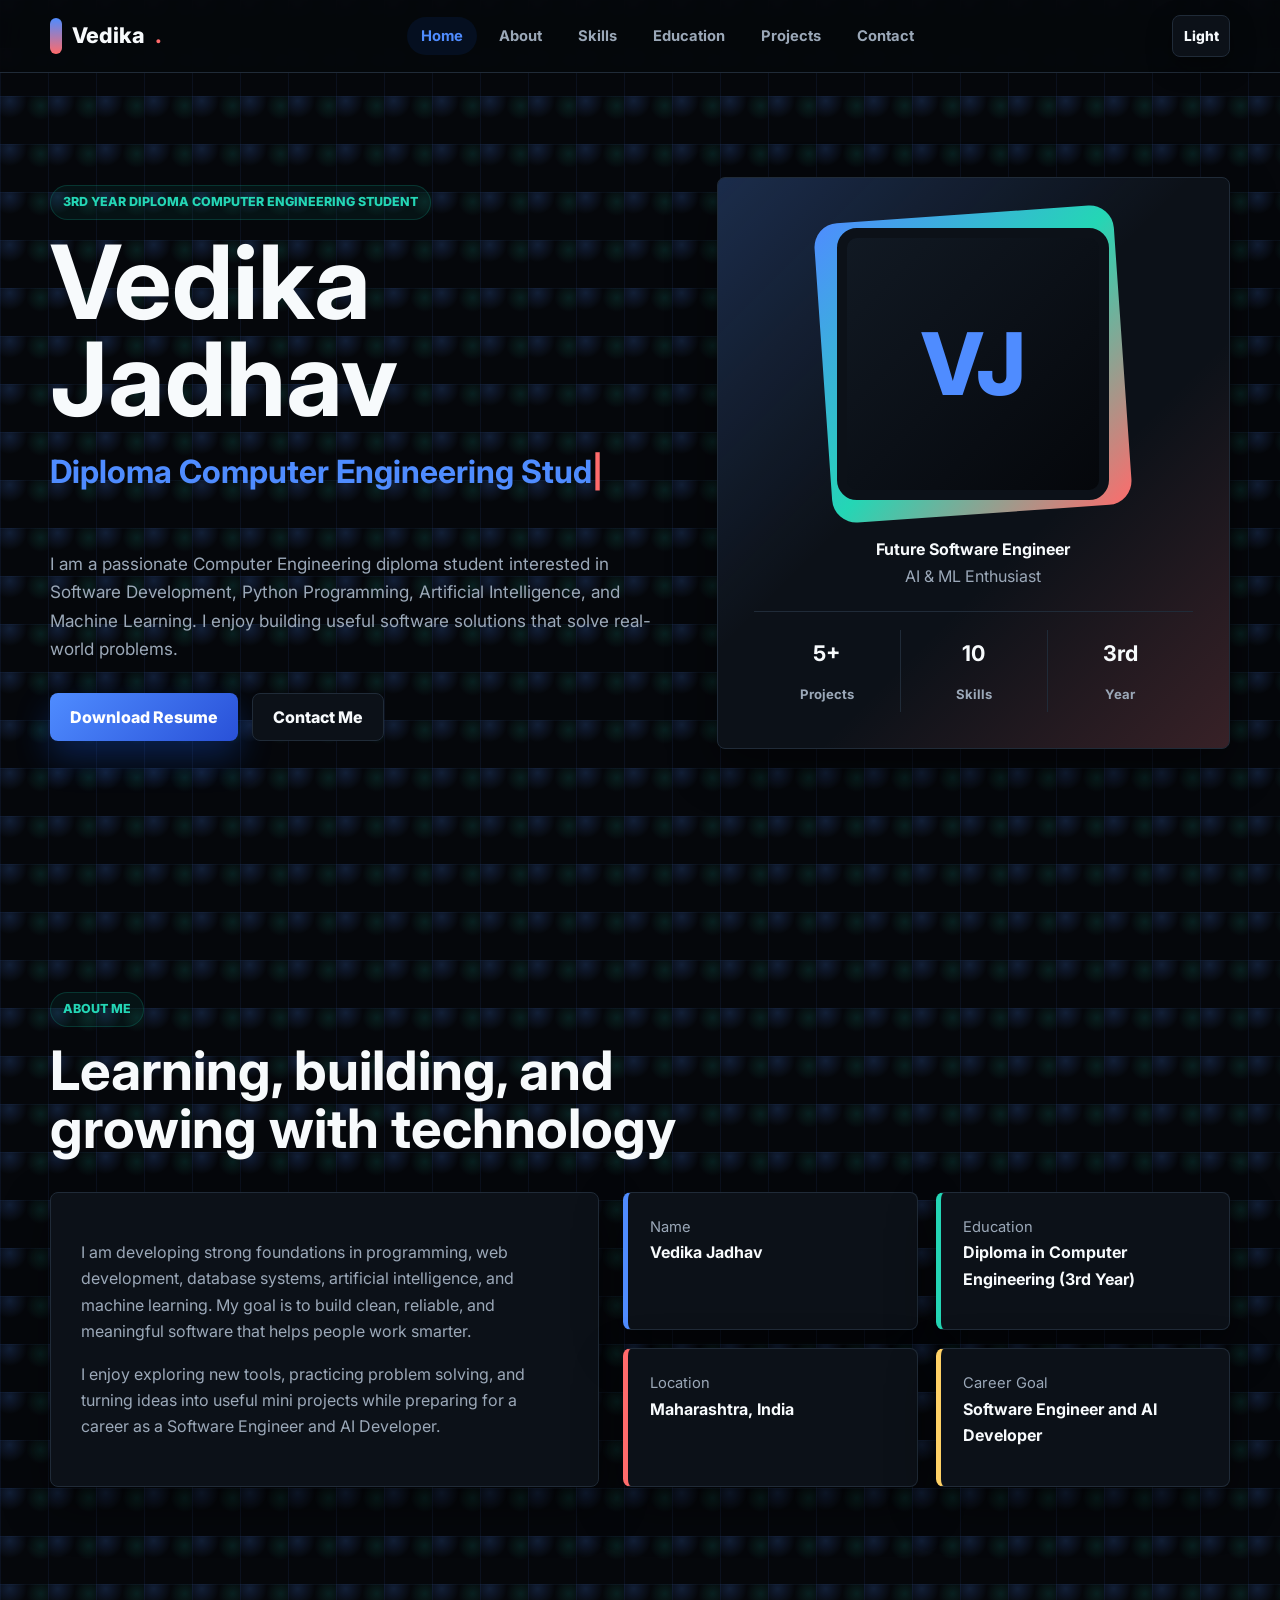
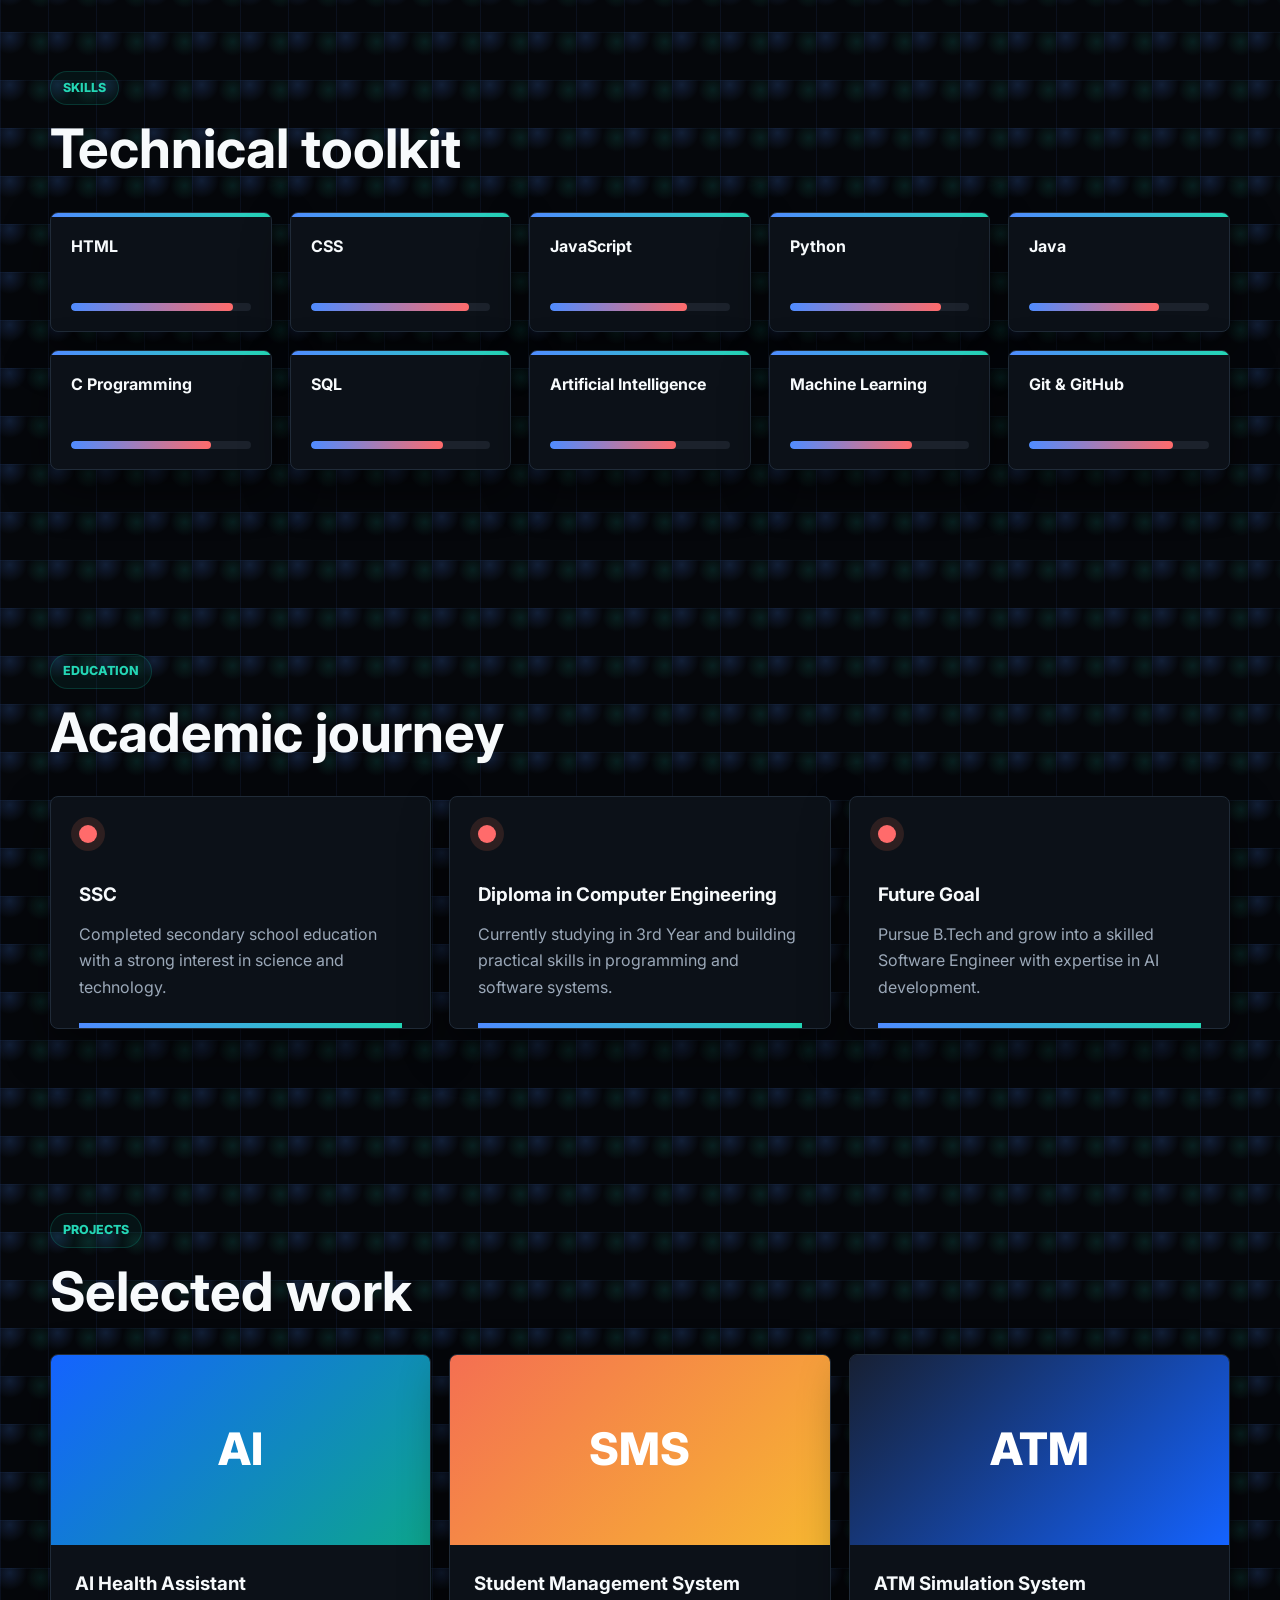
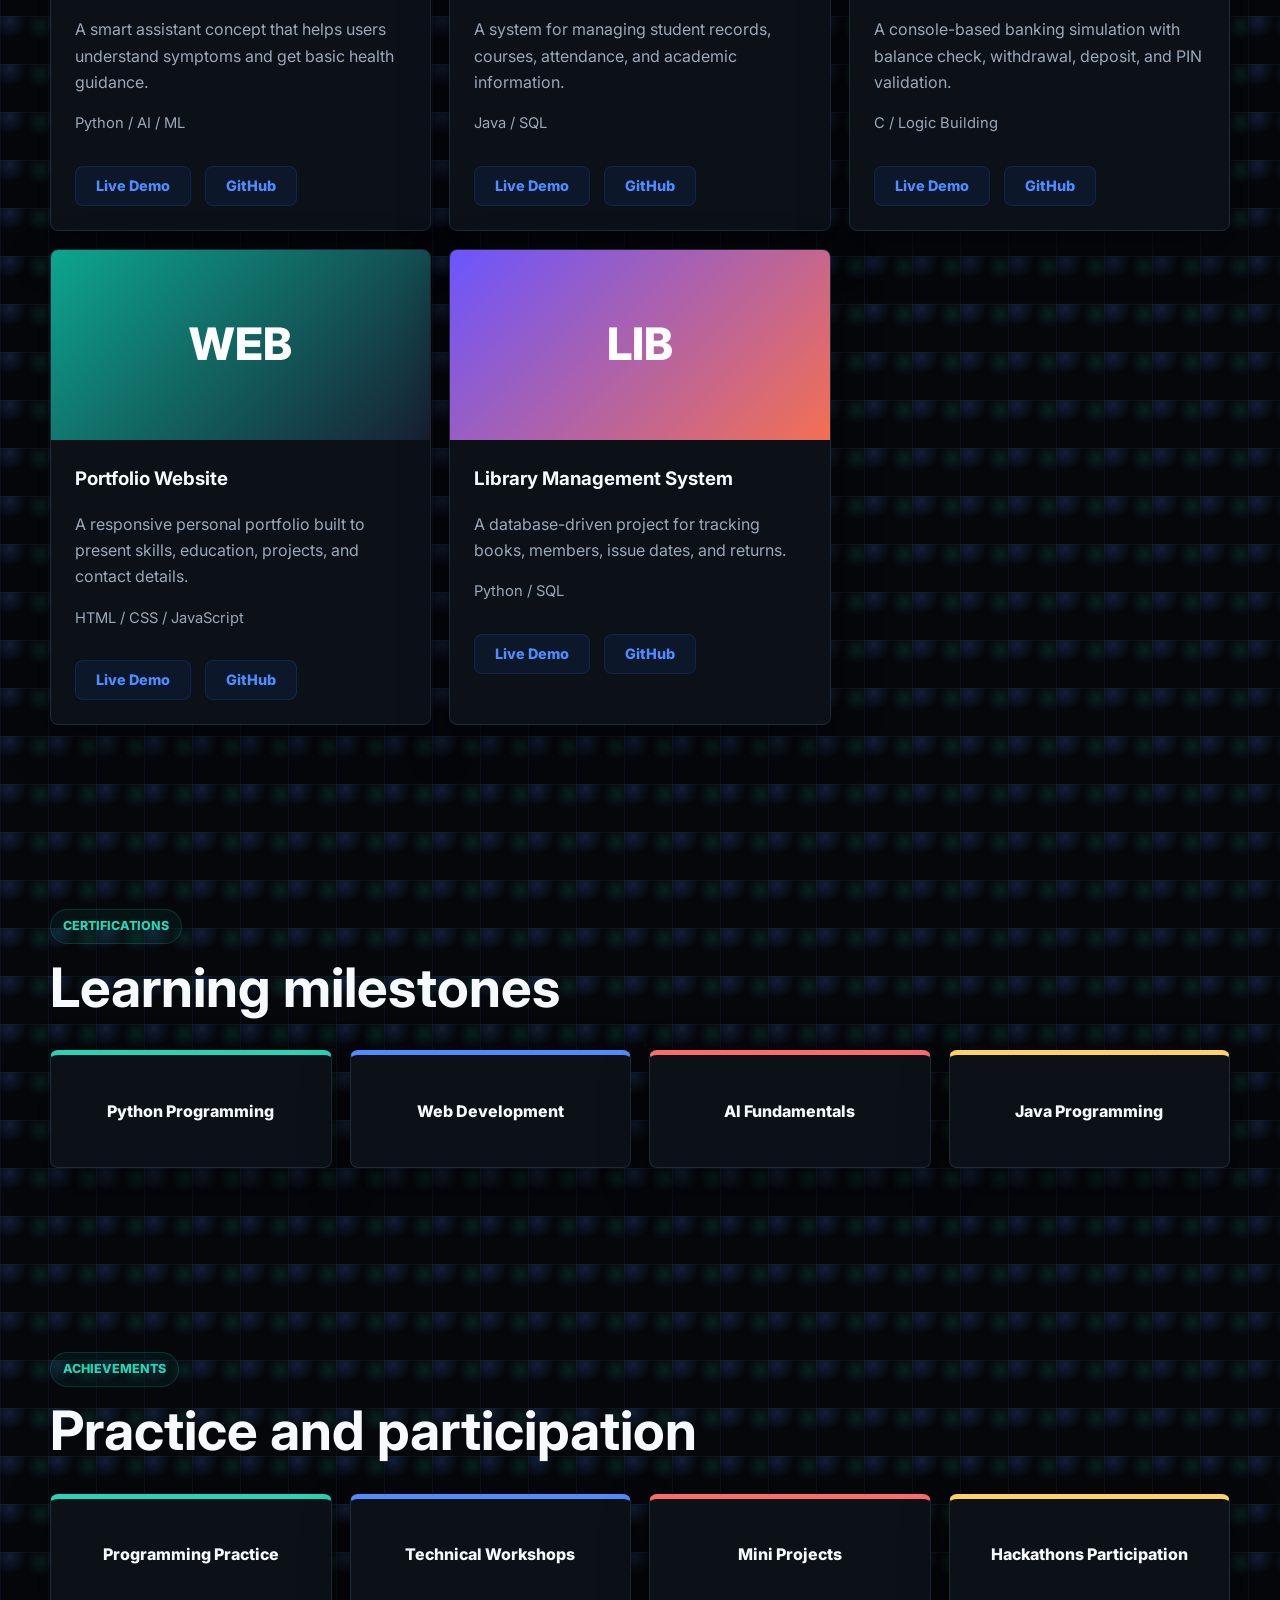
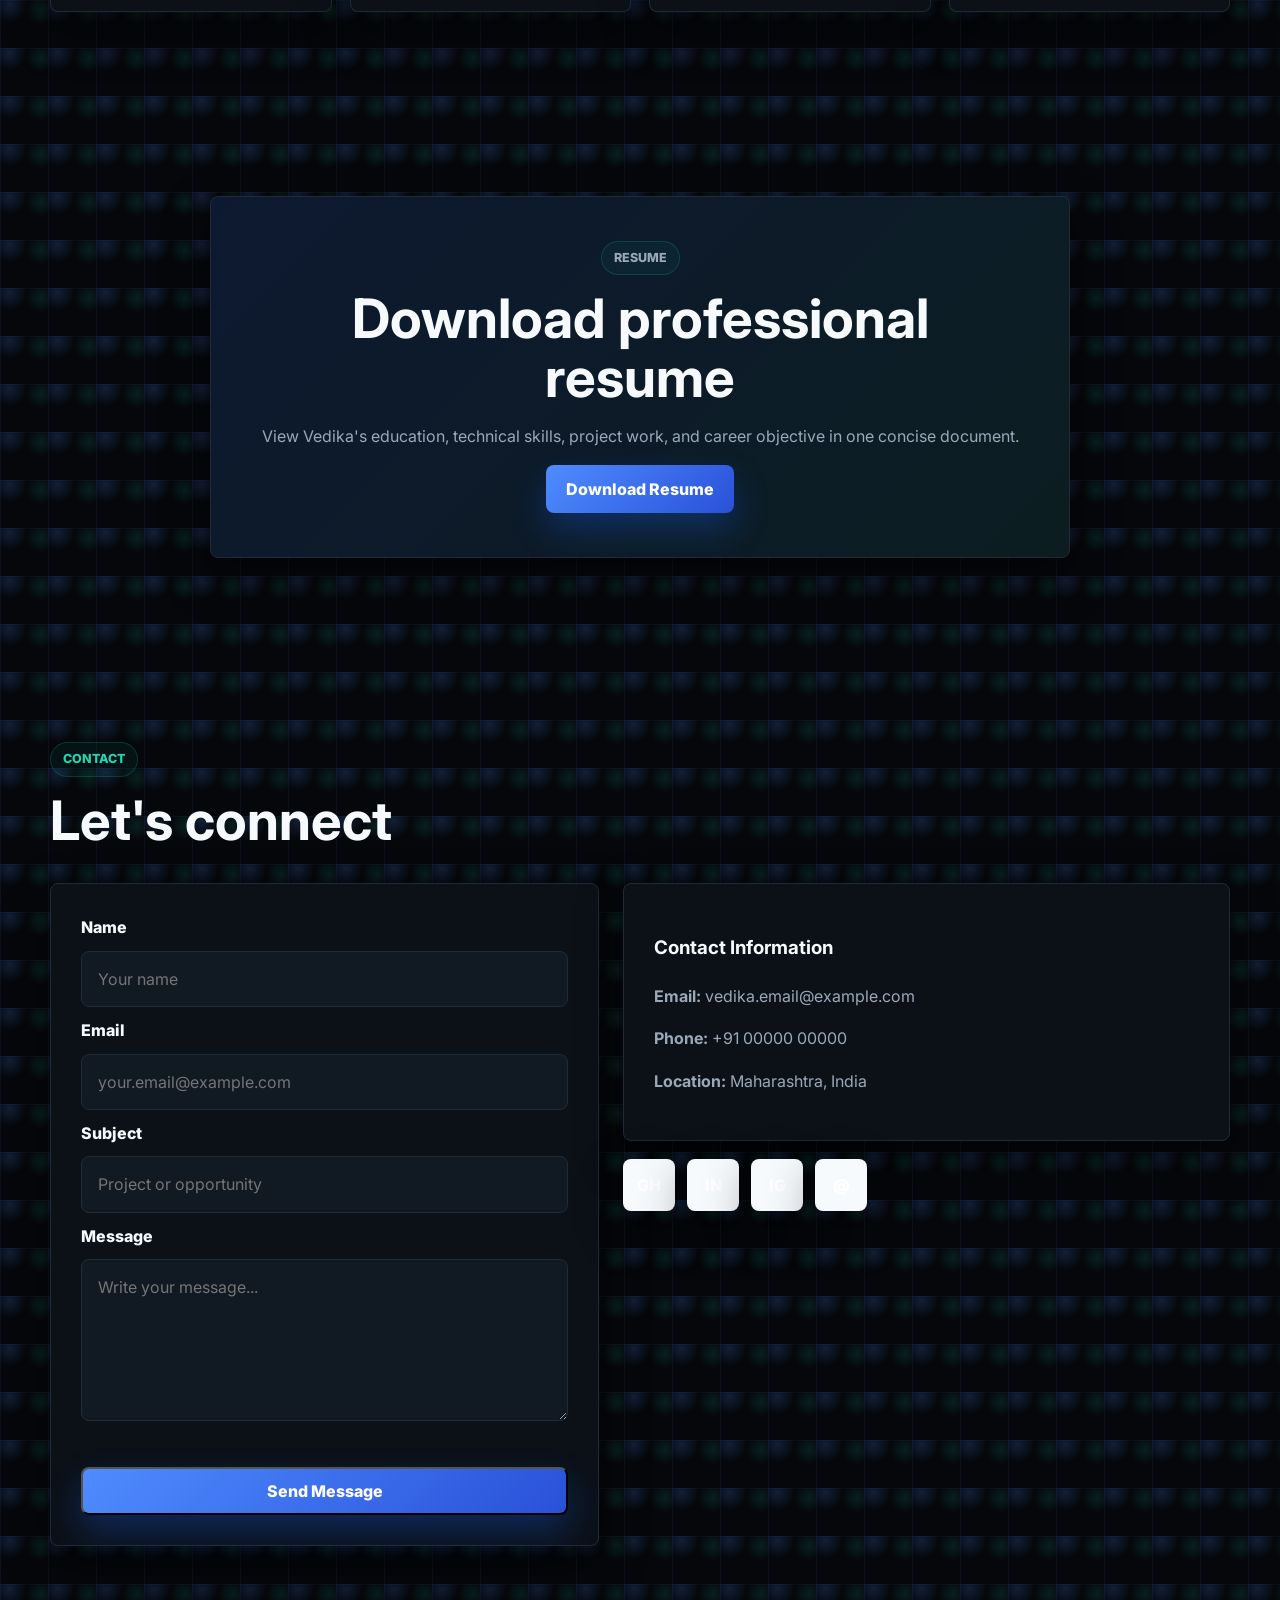
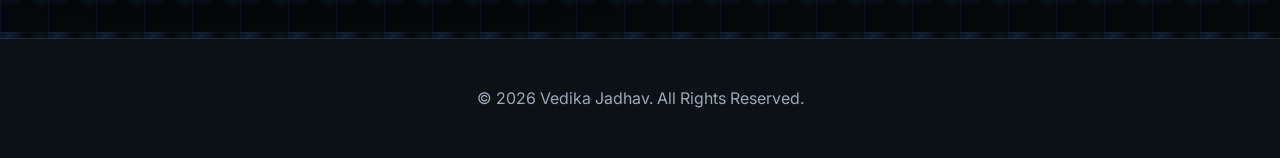
==== index.html @ 44099b2c "version 1" ====
<!DOCTYPE html>
<html lang="en">
<head>
    <meta charset="UTF-8">
    <meta name="viewport" content="width=device-width, initial-scale=1.0">
    <meta name="description" content="Portfolio website of Vedika Jadhav, a Diploma Computer Engineering student focused on software development, Python, AI, and machine learning.">
    <meta name="keywords" content="Vedika Jadhav, Computer Engineering, Portfolio, Python, AI, Machine Learning, Web Development">
    <meta name="author" content="Vedika Jadhav">
    <title>Vedika Jadhav | Portfolio</title>
    <link rel="preconnect" href="https://fonts.googleapis.com">
    <link rel="preconnect" href="https://fonts.gstatic.com" crossorigin>
    <link href="https://fonts.googleapis.com/css2?family=Inter:wght@400;500;600;700;800&display=swap" rel="stylesheet">
    <link rel="stylesheet" href="style.css">
</head>
<body>
    <header class="site-header" id="top">
        <nav class="navbar" aria-label="Primary navigation">
            <a href="#home" class="brand">Vedika<span>.</span></a>
            <button class="nav-toggle" type="button" aria-label="Open navigation" aria-expanded="false">
                <span></span>
                <span></span>
                <span></span>
            </button>
            <ul class="nav-links">
                <li><a href="#home" class="nav-link active">Home</a></li>
                <li><a href="#about" class="nav-link">About</a></li>
                <li><a href="#skills" class="nav-link">Skills</a></li>
                <li><a href="#education" class="nav-link">Education</a></li>
                <li><a href="#projects" class="nav-link">Projects</a></li>
                <li><a href="#contact" class="nav-link">Contact</a></li>
            </ul>
            <button class="theme-toggle" type="button" aria-label="Toggle dark and light mode">Dark</button>
        </nav>
    </header>

    <main>
        <section class="hero section" id="home" aria-labelledby="hero-title">
            <div class="hero-content reveal">
                <p class="eyebrow">3rd Year Diploma Computer Engineering Student</p>
                <h1 id="hero-title">Vedika Jadhav</h1>
                <h2><span id="typed-text"></span><span class="cursor" aria-hidden="true">|</span></h2>
                <p class="hero-intro">
                    I am a passionate Computer Engineering diploma student interested in Software Development,
                    Python Programming, Artificial Intelligence, and Machine Learning. I enjoy building useful
                    software solutions that solve real-world problems.
                </p>
                <div class="hero-actions">
                    <a href="resume.pdf" class="btn primary" download>Download Resume</a>
                    <a href="#contact" class="btn secondary">Contact Me</a>
                </div>
            </div>
            <div class="hero-visual reveal">
                <div class="profile-card" aria-label="Professional profile image placeholder">
                    <div class="profile-frame">
                        <div class="profile-avatar">
                            <span>VJ</span>
                        </div>
                    </div>
                    <div class="profile-meta">
                        <strong>Future Software Engineer</strong>
                        <span>AI & ML Enthusiast</span>
                    </div>
                    <div class="hero-stats" aria-label="Portfolio highlights">
                        <div><strong>5+</strong><span>Projects</span></div>
                        <div><strong>10</strong><span>Skills</span></div>
                        <div><strong>3rd</strong><span>Year</span></div>
                    </div>
                </div>
            </div>
        </section>

        <section class="section about" id="about" aria-labelledby="about-title">
            <div class="section-heading reveal">
                <p class="eyebrow">About Me</p>
                <h2 id="about-title">Learning, building, and growing with technology</h2>
            </div>
            <div class="about-grid">
                <article class="glass-panel reveal">
                    <p>
                        I am developing strong foundations in programming, web development, database systems,
                        artificial intelligence, and machine learning. My goal is to build clean, reliable,
                        and meaningful software that helps people work smarter.
                    </p>
                    <p>
                        I enjoy exploring new tools, practicing problem solving, and turning ideas into useful
                        mini projects while preparing for a career as a Software Engineer and AI Developer.
                    </p>
                </article>
                <div class="info-grid reveal">
                    <div><span>Name</span><strong>Vedika Jadhav</strong></div>
                    <div><span>Education</span><strong>Diploma in Computer Engineering (3rd Year)</strong></div>
                    <div><span>Location</span><strong>Maharashtra, India</strong></div>
                    <div><span>Career Goal</span><strong>Software Engineer and AI Developer</strong></div>
                </div>
            </div>
        </section>

        <section class="section skills" id="skills" aria-labelledby="skills-title">
            <div class="section-heading reveal">
                <p class="eyebrow">Skills</p>
                <h2 id="skills-title">Technical toolkit</h2>
            </div>
            <div class="skills-grid">
                <article class="skill-card reveal" data-level="90"><h3>HTML</h3><div class="progress"><span></span></div></article>
                <article class="skill-card reveal" data-level="88"><h3>CSS</h3><div class="progress"><span></span></div></article>
                <article class="skill-card reveal" data-level="76"><h3>JavaScript</h3><div class="progress"><span></span></div></article>
                <article class="skill-card reveal" data-level="84"><h3>Python</h3><div class="progress"><span></span></div></article>
                <article class="skill-card reveal" data-level="72"><h3>Java</h3><div class="progress"><span></span></div></article>
                <article class="skill-card reveal" data-level="78"><h3>C Programming</h3><div class="progress"><span></span></div></article>
                <article class="skill-card reveal" data-level="74"><h3>SQL</h3><div class="progress"><span></span></div></article>
                <article class="skill-card reveal" data-level="70"><h3>Artificial Intelligence</h3><div class="progress"><span></span></div></article>
                <article class="skill-card reveal" data-level="68"><h3>Machine Learning</h3><div class="progress"><span></span></div></article>
                <article class="skill-card reveal" data-level="80"><h3>Git & GitHub</h3><div class="progress"><span></span></div></article>
            </div>
        </section>

        <section class="section education" id="education" aria-labelledby="education-title">
            <div class="section-heading reveal">
                <p class="eyebrow">Education</p>
                <h2 id="education-title">Academic journey</h2>
            </div>
            <div class="timeline">
                <article class="timeline-item reveal">
                    <span class="timeline-dot"></span>
                    <h3>SSC</h3>
                    <p>Completed secondary school education with a strong interest in science and technology.</p>
                </article>
                <article class="timeline-item reveal">
                    <span class="timeline-dot"></span>
                    <h3>Diploma in Computer Engineering</h3>
                    <p>Currently studying in 3rd Year and building practical skills in programming and software systems.</p>
                </article>
                <article class="timeline-item reveal">
                    <span class="timeline-dot"></span>
                    <h3>Future Goal</h3>
                    <p>Pursue B.Tech and grow into a skilled Software Engineer with expertise in AI development.</p>
                </article>
            </div>
        </section>

        <section class="section projects" id="projects" aria-labelledby="projects-title">
            <div class="section-heading reveal">
                <p class="eyebrow">Projects</p>
                <h2 id="projects-title">Selected work</h2>
            </div>
            <div class="project-grid">
                <article class="project-card reveal">
                    <div class="project-image">AI</div>
                    <div class="project-body">
                        <h3>AI Health Assistant</h3>
                        <p>A smart assistant concept that helps users understand symptoms and get basic health guidance.</p>
                        <span>Python / AI / ML</span>
                        <div class="card-actions"><a href="#">Live Demo</a><a href="#">GitHub</a></div>
                    </div>
                </article>
                <article class="project-card reveal">
                    <div class="project-image">SMS</div>
                    <div class="project-body">
                        <h3>Student Management System</h3>
                        <p>A system for managing student records, courses, attendance, and academic information.</p>
                        <span>Java / SQL</span>
                        <div class="card-actions"><a href="#">Live Demo</a><a href="#">GitHub</a></div>
                    </div>
                </article>
                <article class="project-card reveal">
                    <div class="project-image">ATM</div>
                    <div class="project-body">
                        <h3>ATM Simulation System</h3>
                        <p>A console-based banking simulation with balance check, withdrawal, deposit, and PIN validation.</p>
                        <span>C / Logic Building</span>
                        <div class="card-actions"><a href="#">Live Demo</a><a href="#">GitHub</a></div>
                    </div>
                </article>
                <article class="project-card reveal">
                    <div class="project-image">WEB</div>
                    <div class="project-body">
                        <h3>Portfolio Website</h3>
                        <p>A responsive personal portfolio built to present skills, education, projects, and contact details.</p>
                        <span>HTML / CSS / JavaScript</span>
                        <div class="card-actions"><a href="#">Live Demo</a><a href="#">GitHub</a></div>
                    </div>
                </article>
                <article class="project-card reveal">
                    <div class="project-image">LIB</div>
                    <div class="project-body">
                        <h3>Library Management System</h3>
                        <p>A database-driven project for tracking books, members, issue dates, and returns.</p>
                        <span>Python / SQL</span>
                        <div class="card-actions"><a href="#">Live Demo</a><a href="#">GitHub</a></div>
                    </div>
                </article>
            </div>
        </section>

        <section class="section split-section" id="certifications" aria-labelledby="cert-title">
            <div class="section-heading reveal">
                <p class="eyebrow">Certifications</p>
                <h2 id="cert-title">Learning milestones</h2>
            </div>
            <div class="compact-grid">
                <article class="mini-card reveal">Python Programming</article>
                <article class="mini-card reveal">Web Development</article>
                <article class="mini-card reveal">AI Fundamentals</article>
                <article class="mini-card reveal">Java Programming</article>
            </div>
        </section>

        <section class="section achievements" id="achievements" aria-labelledby="achievements-title">
            <div class="section-heading reveal">
                <p class="eyebrow">Achievements</p>
                <h2 id="achievements-title">Practice and participation</h2>
            </div>
            <div class="compact-grid">
                <article class="mini-card reveal">Programming Practice</article>
                <article class="mini-card reveal">Technical Workshops</article>
                <article class="mini-card reveal">Mini Projects</article>
                <article class="mini-card reveal">Hackathons Participation</article>
            </div>
        </section>

        <section class="section resume" id="resume" aria-labelledby="resume-title">
            <div class="resume-panel reveal">
                <p class="eyebrow">Resume</p>
                <h2 id="resume-title">Download professional resume</h2>
                <p>View Vedika's education, technical skills, project work, and career objective in one concise document.</p>
                <a href="resume.pdf" class="btn primary" download>Download Resume</a>
            </div>
        </section>

        <section class="section contact" id="contact" aria-labelledby="contact-title">
            <div class="section-heading reveal">
                <p class="eyebrow">Contact</p>
                <h2 id="contact-title">Let's connect</h2>
            </div>
            <div class="contact-grid">
                <form class="contact-form glass-panel reveal" novalidate>
                    <label for="name">Name</label>
                    <input type="text" id="name" name="name" placeholder="Your name" required>
                    <label for="email">Email</label>
                    <input type="email" id="email" name="email" placeholder="your.email@example.com" required>
                    <label for="subject">Subject</label>
                    <input type="text" id="subject" name="subject" placeholder="Project or opportunity" required>
                    <label for="message">Message</label>
                    <textarea id="message" name="message" rows="5" placeholder="Write your message..." required></textarea>
                    <p class="form-message" aria-live="polite"></p>
                    <button type="submit" class="btn primary">Send Message</button>
                </form>
                <aside class="contact-info reveal">
                    <div class="glass-panel">
                        <h3>Contact Information</h3>
                        <p><strong>Email:</strong> vedika.email@example.com</p>
                        <p><strong>Phone:</strong> +91 00000 00000</p>
                        <p><strong>Location:</strong> Maharashtra, India</p>
                    </div>
                    <div class="social-links" aria-label="Social media links">
                        <a href="#" aria-label="GitHub">GH</a>
                        <a href="#" aria-label="LinkedIn">IN</a>
                        <a href="#" aria-label="Instagram">IG</a>
                        <a href="mailto:vedika.email@example.com" aria-label="Email">@</a>
                    </div>
                </aside>
            </div>
        </section>
    </main>

    <button class="back-to-top" type="button" aria-label="Back to top">&uarr;</button>

    <footer class="footer">
        <p>&copy; 2026 Vedika Jadhav. All Rights Reserved.</p>
    </footer>

    <script src="script.js"></script>
</body>
</html>
---- style.css ----
:root {
    --bg: #05070b;
    --surface: #0c1118;
    --surface-soft: #111923;
    --text: #f7fbff;
    --muted: #9ba8b8;
    --line: #202b38;
    --primary: #4f8cff;
    --secondary: #24d6b5;
    --accent: #ff6b6b;
    --warning: #ffd166;
    --shadow: 0 18px 48px rgba(0, 0, 0, 0.48);
    --radius: 8px;
}

body.dark {
    --bg: #05070b;
    --surface: #0c1118;
    --surface-soft: #111923;
    --text: #f7fafc;
    --muted: #9ba8b8;
    --line: #202b38;
    --primary: #4f8cff;
    --secondary: #24d6b5;
    --accent: #ff6b6b;
    --warning: #ffd166;
    --shadow: 0 18px 48px rgba(0, 0, 0, 0.48);
}

body.light {
    --bg: #fbfcff;
    --surface: #ffffff;
    --surface-soft: #f1f6fb;
    --text: #172033;
    --muted: #657286;
    --line: #dce5ee;
    --primary: #1463ff;
    --secondary: #0da68d;
    --accent: #f46f52;
    --warning: #f7b731;
    --shadow: 0 18px 48px rgba(24, 40, 72, 0.12);
}

* {
    box-sizing: border-box;
}

html {
    scroll-behavior: smooth;
}

body {
    margin: 0;
    font-family: "Inter", Arial, sans-serif;
    color: var(--text);
    background:
        radial-gradient(circle at 20% 10%, rgba(79, 140, 255, 0.18), transparent 30%),
        radial-gradient(circle at 85% 20%, rgba(36, 214, 181, 0.12), transparent 26%),
        linear-gradient(90deg, rgba(79, 140, 255, 0.08) 1px, transparent 1px),
        linear-gradient(rgba(79, 140, 255, 0.06) 1px, transparent 1px),
        var(--bg);
    background-size: 48px 48px;
    line-height: 1.65;
    overflow-x: hidden;
    transition: background 0.3s ease, color 0.3s ease;
}

a {
    color: inherit;
    text-decoration: none;
}

button,
input,
textarea {
    font: inherit;
}

.site-header {
    position: fixed;
    top: 0;
    left: 0;
    width: 100%;
    z-index: 1000;
    border-bottom: 1px solid var(--line);
    background: rgba(5, 7, 11, 0.9);
    backdrop-filter: blur(16px);
}

body.dark .site-header {
    background: rgba(5, 7, 11, 0.9);
}

body.light .site-header {
    background: rgba(251, 252, 255, 0.9);
}

.navbar {
    width: min(1180px, calc(100% - 32px));
    min-height: 72px;
    margin: 0 auto;
    display: flex;
    align-items: center;
    justify-content: space-between;
    gap: 18px;
}

.brand {
    display: inline-flex;
    align-items: center;
    gap: 10px;
    font-size: 1.35rem;
    font-weight: 800;
}

.brand::before {
    content: "";
    width: 12px;
    height: 36px;
    border-radius: 99px;
    background: linear-gradient(180deg, var(--primary), var(--accent));
}

.brand span {
    color: var(--accent);
}

.nav-links {
    display: flex;
    align-items: center;
    gap: 8px;
    padding: 0;
    margin: 0;
    list-style: none;
}

.nav-link {
    display: inline-flex;
    min-height: 38px;
    align-items: center;
    border-radius: 999px;
    padding: 0 14px;
    color: var(--muted);
    font-size: 0.92rem;
    font-weight: 700;
    transition: color 0.2s ease, background 0.2s ease;
}

.nav-link:hover,
.nav-link.active {
    color: var(--primary);
    background: rgba(20, 99, 255, 0.09);
}

.theme-toggle,
.nav-toggle,
.back-to-top {
    border: 1px solid var(--line);
    background: var(--surface);
    color: var(--text);
    cursor: pointer;
    box-shadow: 0 10px 24px rgba(0, 0, 0, 0.35);
}

.theme-toggle {
    min-width: 58px;
    height: 42px;
    border-radius: var(--radius);
    padding: 0 10px;
    font-size: 0.86rem;
    font-weight: 800;
}

.nav-toggle {
    display: none;
    width: 42px;
    height: 42px;
    border-radius: var(--radius);
}

.nav-toggle span {
    display: block;
    width: 20px;
    height: 2px;
    margin: 5px auto;
    background: var(--text);
}

.section {
    width: min(1180px, calc(100% - 32px));
    margin: 0 auto;
    padding: 92px 0;
    scroll-margin-top: 82px;
}

.hero {
    min-height: 100vh;
    display: grid;
    grid-template-columns: 1.08fr 0.92fr;
    align-items: center;
    gap: 64px;
    padding-top: 118px;
}

.eyebrow {
    display: inline-flex;
    width: fit-content;
    margin: 0 0 14px;
    border: 1px solid rgba(13, 166, 141, 0.24);
    border-radius: 999px;
    padding: 6px 12px;
    color: var(--secondary);
    background: rgba(13, 166, 141, 0.08);
    font-size: 0.78rem;
    font-weight: 800;
    letter-spacing: 0;
    text-transform: uppercase;
}

h1,
h2,
h3,
p {
    overflow-wrap: anywhere;
}

h1 {
    max-width: 780px;
    margin: 0;
    font-size: clamp(3rem, 8vw, 6.4rem);
    line-height: 0.95;
    letter-spacing: 0;
}

.hero h2 {
    min-height: 74px;
    margin: 24px 0;
    color: var(--primary);
    font-size: clamp(1.28rem, 3.4vw, 2rem);
    line-height: 1.25;
}

.cursor {
    color: var(--accent);
    animation: blink 0.8s infinite;
}

.hero-intro {
    max-width: 690px;
    margin: 0;
    color: var(--muted);
    font-size: 1.07rem;
}

.hero-actions,
.card-actions {
    display: flex;
    flex-wrap: wrap;
    gap: 14px;
    margin-top: 30px;
}

.btn,
.card-actions a {
    display: inline-flex;
    min-height: 48px;
    align-items: center;
    justify-content: center;
    border-radius: var(--radius);
    padding: 0 20px;
    font-weight: 800;
    transition: transform 0.2s ease, box-shadow 0.2s ease, border-color 0.2s ease;
}

.btn:hover,
.card-actions a:hover,
.social-links a:hover {
    transform: translateY(-3px);
}

.btn.primary {
    color: #fff;
    background: linear-gradient(135deg, var(--primary), #2951d8);
    box-shadow: 0 16px 34px rgba(20, 99, 255, 0.28);
}

.btn.secondary {
    color: var(--text);
    background: var(--surface);
    border: 1px solid var(--line);
}

.profile-card,
.glass-panel,
.skill-card,
.project-card,
.mini-card,
.resume-panel,
.info-grid div,
.timeline-item {
    border: 1px solid var(--line);
    border-radius: var(--radius);
    background: var(--surface);
    box-shadow: var(--shadow);
}

.profile-card {
    position: relative;
    min-height: 500px;
    display: grid;
    align-content: center;
    justify-items: center;
    gap: 22px;
    padding: 36px;
    overflow: hidden;
}

.profile-card::before {
    content: "";
    position: absolute;
    inset: 0;
    background:
        linear-gradient(135deg, rgba(79, 140, 255, 0.22), transparent 44%),
        linear-gradient(315deg, rgba(255, 107, 107, 0.18), transparent 38%);
    pointer-events: none;
}

.profile-frame,
.profile-meta,
.hero-stats {
    position: relative;
    z-index: 1;
}

.profile-frame {
    width: min(300px, 76vw);
    aspect-ratio: 1;
    display: grid;
    place-items: center;
    border-radius: 24px;
    background: linear-gradient(135deg, var(--primary), var(--secondary), var(--accent));
    transform: rotate(-4deg);
}

.profile-avatar {
    width: calc(100% - 28px);
    aspect-ratio: 1;
    display: grid;
    place-items: center;
    border: 10px solid var(--surface);
    border-radius: 20px;
    background: linear-gradient(135deg, #111923, #05070b);
    transform: rotate(4deg);
}

body.light .profile-avatar {
    background:
        linear-gradient(135deg, rgba(255, 255, 255, 0.9), rgba(255, 255, 255, 0.58)),
        linear-gradient(135deg, var(--surface-soft), var(--surface));
}

.profile-avatar span {
    color: var(--primary);
    font-size: clamp(3.3rem, 10vw, 5.4rem);
    font-weight: 800;
}

.profile-meta {
    text-align: center;
}

.profile-meta strong,
.profile-meta span {
    display: block;
}

.profile-meta span {
    color: var(--muted);
}

.hero-stats {
    width: 100%;
    display: grid;
    grid-template-columns: repeat(3, minmax(0, 1fr));
    gap: 0;
    border-top: 1px solid var(--line);
    padding-top: 18px;
}

.hero-stats div {
    min-height: 82px;
    display: grid;
    place-items: center;
    text-align: center;
}

.hero-stats div + div {
    border-left: 1px solid var(--line);
}

.hero-stats strong {
    display: block;
    font-size: 1.35rem;
}

.hero-stats span {
    display: block;
    color: var(--muted);
    font-size: 0.82rem;
    font-weight: 700;
}

.section-heading {
    max-width: 760px;
    margin-bottom: 34px;
}

.section-heading h2,
.resume-panel h2 {
    margin: 0;
    font-size: clamp(2rem, 4.6vw, 3.4rem);
    line-height: 1.08;
}

.about-grid,
.contact-grid {
    display: grid;
    grid-template-columns: 0.95fr 1.05fr;
    gap: 24px;
}

.glass-panel {
    padding: 30px;
}

.glass-panel p {
    color: var(--muted);
}

.info-grid,
.skills-grid,
.project-grid,
.compact-grid {
    display: grid;
    gap: 18px;
}

.info-grid {
    grid-template-columns: repeat(2, minmax(0, 1fr));
}

.info-grid div {
    min-height: 122px;
    padding: 22px;
    border-left: 5px solid var(--primary);
}

.info-grid div:nth-child(2) {
    border-left-color: var(--secondary);
}

.info-grid div:nth-child(3) {
    border-left-color: var(--accent);
}

.info-grid div:nth-child(4) {
    border-left-color: var(--warning);
}

.info-grid span,
.project-body span {
    display: block;
    color: var(--muted);
    font-size: 0.92rem;
}

.skills-grid {
    grid-template-columns: repeat(5, minmax(0, 1fr));
}

.skill-card {
    position: relative;
    padding: 20px;
    overflow: hidden;
    transition: transform 0.2s ease, border-color 0.2s ease;
}

.skill-card::before {
    content: "";
    position: absolute;
    top: 0;
    left: 0;
    right: 0;
    height: 4px;
    background: linear-gradient(90deg, var(--primary), var(--secondary));
}

.skill-card:hover,
.project-card:hover,
.mini-card:hover {
    transform: translateY(-6px);
    border-color: rgba(20, 99, 255, 0.34);
}

.skill-card h3 {
    min-height: 52px;
    margin: 0 0 18px;
    font-size: 1rem;
}

.progress {
    height: 8px;
    overflow: hidden;
    border-radius: 999px;
    background: rgba(101, 114, 134, 0.18);
}

.progress span {
    display: block;
    width: 0;
    height: 100%;
    border-radius: inherit;
    background: linear-gradient(90deg, var(--primary), var(--accent));
    transition: width 1.2s ease;
}

.timeline {
    display: grid;
    grid-template-columns: repeat(3, minmax(0, 1fr));
    gap: 18px;
}

.timeline-item {
    position: relative;
    min-height: 230px;
    padding: 28px;
    overflow: hidden;
}

.timeline-item::after {
    content: "";
    position: absolute;
    left: 28px;
    right: 28px;
    bottom: 0;
    height: 5px;
    background: linear-gradient(90deg, var(--primary), var(--secondary));
}

.timeline-dot {
    display: inline-block;
    width: 18px;
    height: 18px;
    margin-bottom: 30px;
    border-radius: 50%;
    background: var(--accent);
    box-shadow: 0 0 0 8px rgba(244, 111, 82, 0.14);
}

.timeline-item h3 {
    margin: 0 0 10px;
}

.timeline-item p {
    margin: 0;
    color: var(--muted);
}

.project-grid {
    grid-template-columns: repeat(3, minmax(0, 1fr));
}

.project-card {
    overflow: hidden;
    transition: transform 0.2s ease, border-color 0.2s ease;
}

.project-image {
    min-height: 190px;
    display: grid;
    place-items: center;
    color: #fff;
    font-size: 2.8rem;
    font-weight: 800;
}

.project-card:nth-child(1) .project-image {
    background: linear-gradient(135deg, #1463ff, #0da68d);
}

.project-card:nth-child(2) .project-image {
    background: linear-gradient(135deg, #f46f52, #f7b731);
}

.project-card:nth-child(3) .project-image {
    background: linear-gradient(135deg, #172033, #1463ff);
}

.project-card:nth-child(4) .project-image {
    background: linear-gradient(135deg, #0da68d, #172033);
}

.project-card:nth-child(5) .project-image {
    background: linear-gradient(135deg, #6b55ff, #f46f52);
}

.project-body {
    padding: 24px;
}

.project-body h3 {
    margin: 0 0 10px;
}

.project-body p {
    color: var(--muted);
}

.card-actions a {
    min-height: 40px;
    color: var(--primary);
    background: rgba(20, 99, 255, 0.08);
    border: 1px solid rgba(20, 99, 255, 0.18);
    font-size: 0.9rem;
}

.compact-grid {
    grid-template-columns: repeat(4, minmax(0, 1fr));
}

.mini-card {
    min-height: 118px;
    display: grid;
    place-items: center;
    padding: 20px;
    border-top: 5px solid var(--secondary);
    text-align: center;
    font-weight: 800;
    transition: transform 0.2s ease, border-color 0.2s ease;
}

.mini-card:nth-child(2) {
    border-top-color: var(--primary);
}

.mini-card:nth-child(3) {
    border-top-color: var(--accent);
}

.mini-card:nth-child(4) {
    border-top-color: var(--warning);
}

.resume-panel {
    max-width: 860px;
    margin: 0 auto;
    padding: 44px;
    text-align: center;
    background:
        linear-gradient(135deg, rgba(20, 99, 255, 0.1), rgba(13, 166, 141, 0.08)),
        var(--surface);
}

.resume-panel p {
    color: var(--muted);
}

.contact-form {
    display: grid;
    gap: 10px;
}

.contact-form label {
    font-weight: 800;
}

.contact-form input,
.contact-form textarea {
    width: 100%;
    border: 1px solid var(--line);
    border-radius: var(--radius);
    padding: 14px 16px;
    color: var(--text);
    background: var(--surface-soft);
    outline: none;
}

.contact-form input:focus,
.contact-form textarea:focus {
    border-color: var(--primary);
    box-shadow: 0 0 0 4px rgba(20, 99, 255, 0.12);
}

.form-message {
    min-height: 26px;
    margin: 0;
    color: var(--secondary);
    font-weight: 700;
}

.contact-info {
    display: grid;
    gap: 18px;
    align-content: start;
}

.social-links {
    display: flex;
    flex-wrap: wrap;
    gap: 12px;
}

.social-links a {
    width: 52px;
    height: 52px;
    display: grid;
    place-items: center;
    border-radius: var(--radius);
    color: #fff;
    background: var(--text);
    font-weight: 800;
    box-shadow: var(--shadow);
    transition: transform 0.2s ease, background 0.2s ease;
}

.social-links a:hover {
    background: var(--primary);
}

.back-to-top {
    position: fixed;
    right: 22px;
    bottom: 22px;
    width: 46px;
    height: 46px;
    border-radius: 50%;
    font-size: 1.25rem;
    opacity: 0;
    pointer-events: none;
    transition: opacity 0.2s ease, transform 0.2s ease;
    z-index: 900;
}

.back-to-top.visible {
    opacity: 1;
    pointer-events: auto;
}

.footer {
    padding: 30px 16px;
    border-top: 1px solid var(--line);
    background: var(--surface);
    text-align: center;
    color: var(--muted);
}

.reveal {
    opacity: 0;
    transform: translateY(22px);
    transition: opacity 0.65s ease, transform 0.65s ease;
}

.reveal.visible {
    opacity: 1;
    transform: translateY(0);
}

@keyframes blink {
    50% {
        opacity: 0;
    }
}

@media (max-width: 980px) {
    .nav-toggle {
        display: block;
    }

    .nav-links {
        position: absolute;
        top: 72px;
        left: 16px;
        right: 16px;
        display: none;
        flex-direction: column;
        align-items: stretch;
        padding: 18px;
        border: 1px solid var(--line);
        border-radius: var(--radius);
        background: var(--surface);
        box-shadow: var(--shadow);
    }

    .nav-links.open {
        display: flex;
    }

    .hero,
    .about-grid,
    .contact-grid {
        grid-template-columns: 1fr;
    }

    .hero {
        gap: 32px;
    }

    .skills-grid,
    .project-grid,
    .compact-grid,
    .timeline {
        grid-template-columns: repeat(2, minmax(0, 1fr));
    }
}

@media (max-width: 620px) {
    .navbar,
    .section {
        width: min(100% - 24px, 1180px);
    }

    .section {
        padding: 72px 0;
    }

    .hero {
        padding-top: 112px;
    }

    .hero h2 {
        min-height: 96px;
    }

    .profile-card {
        min-height: 430px;
        padding: 24px;
    }

    .hero-stats,
    .info-grid,
    .skills-grid,
    .project-grid,
    .compact-grid,
    .timeline {
        grid-template-columns: 1fr;
    }

    .hero-stats div + div {
        border-top: 1px solid var(--line);
        border-left: 0;
    }

    .glass-panel,
    .resume-panel {
        padding: 24px;
    }

    .hero-actions .btn,
    .contact-form .btn {
        width: 100%;
    }
}
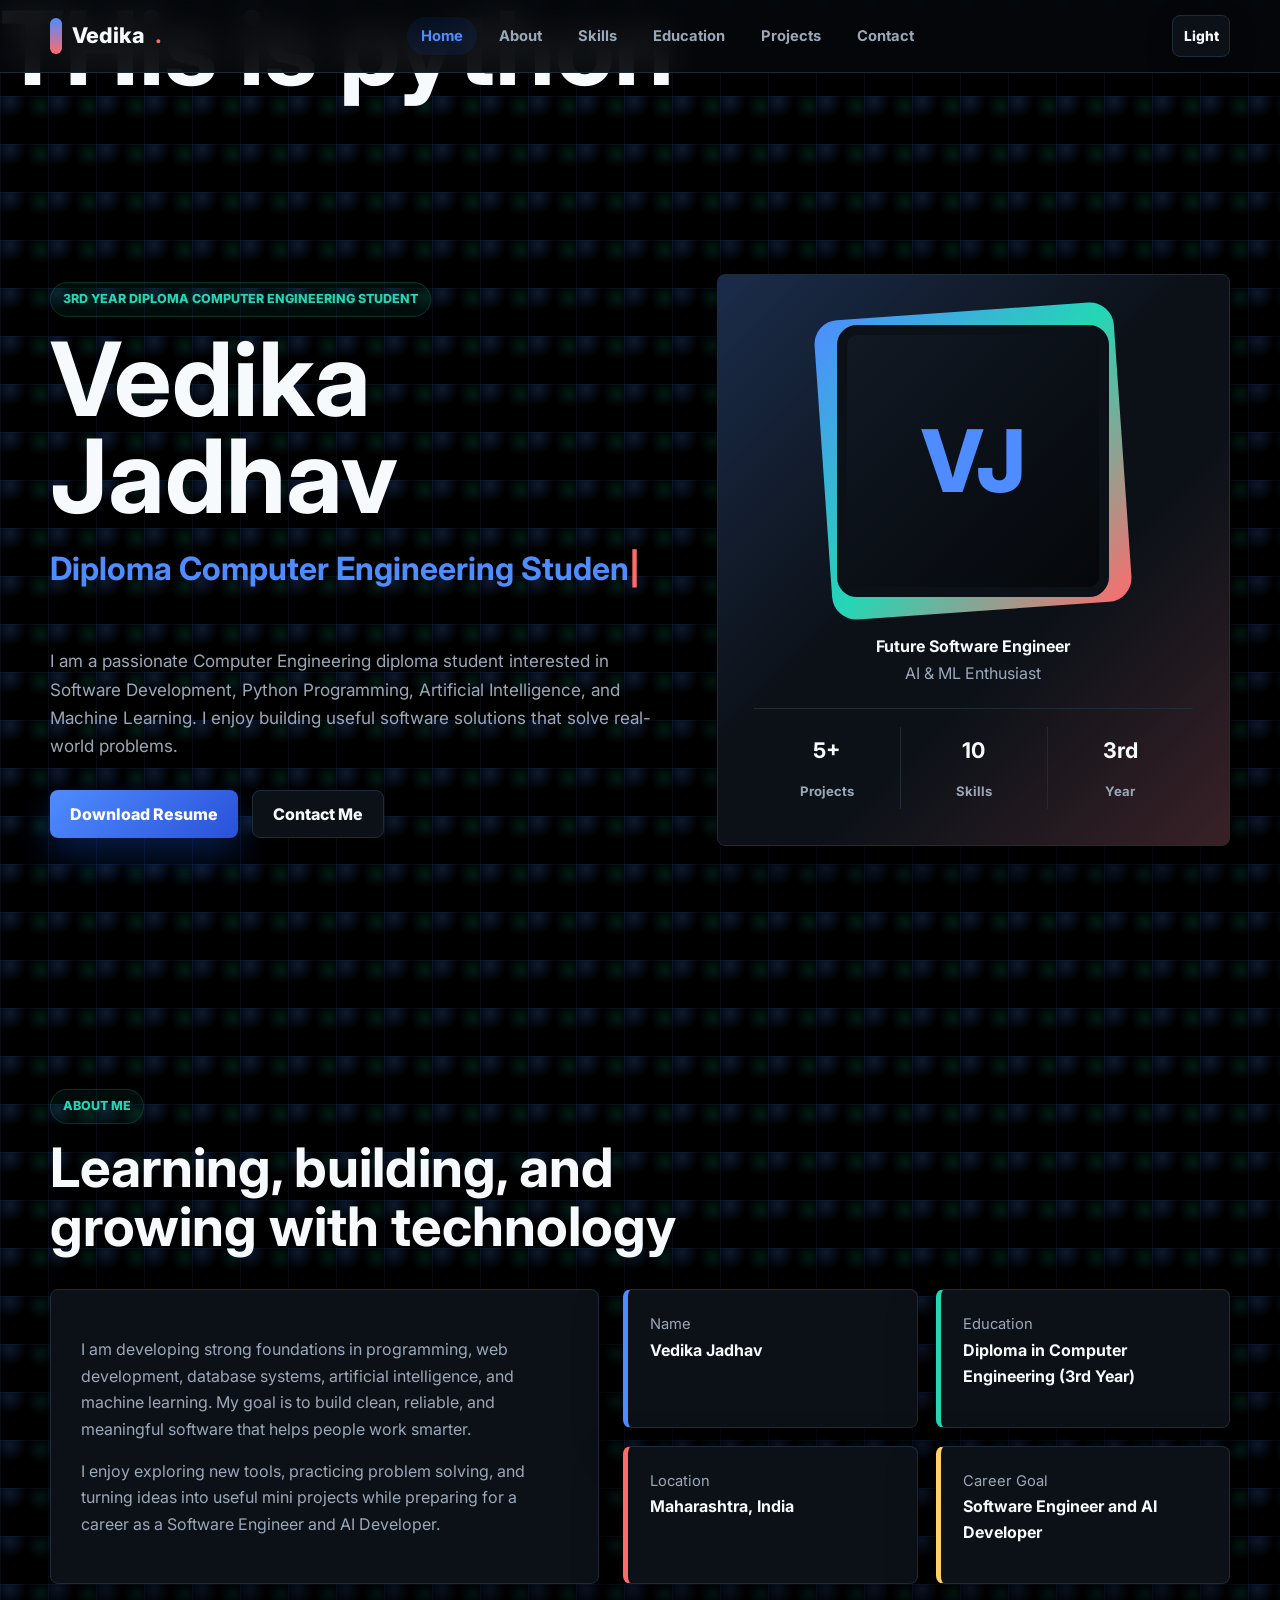
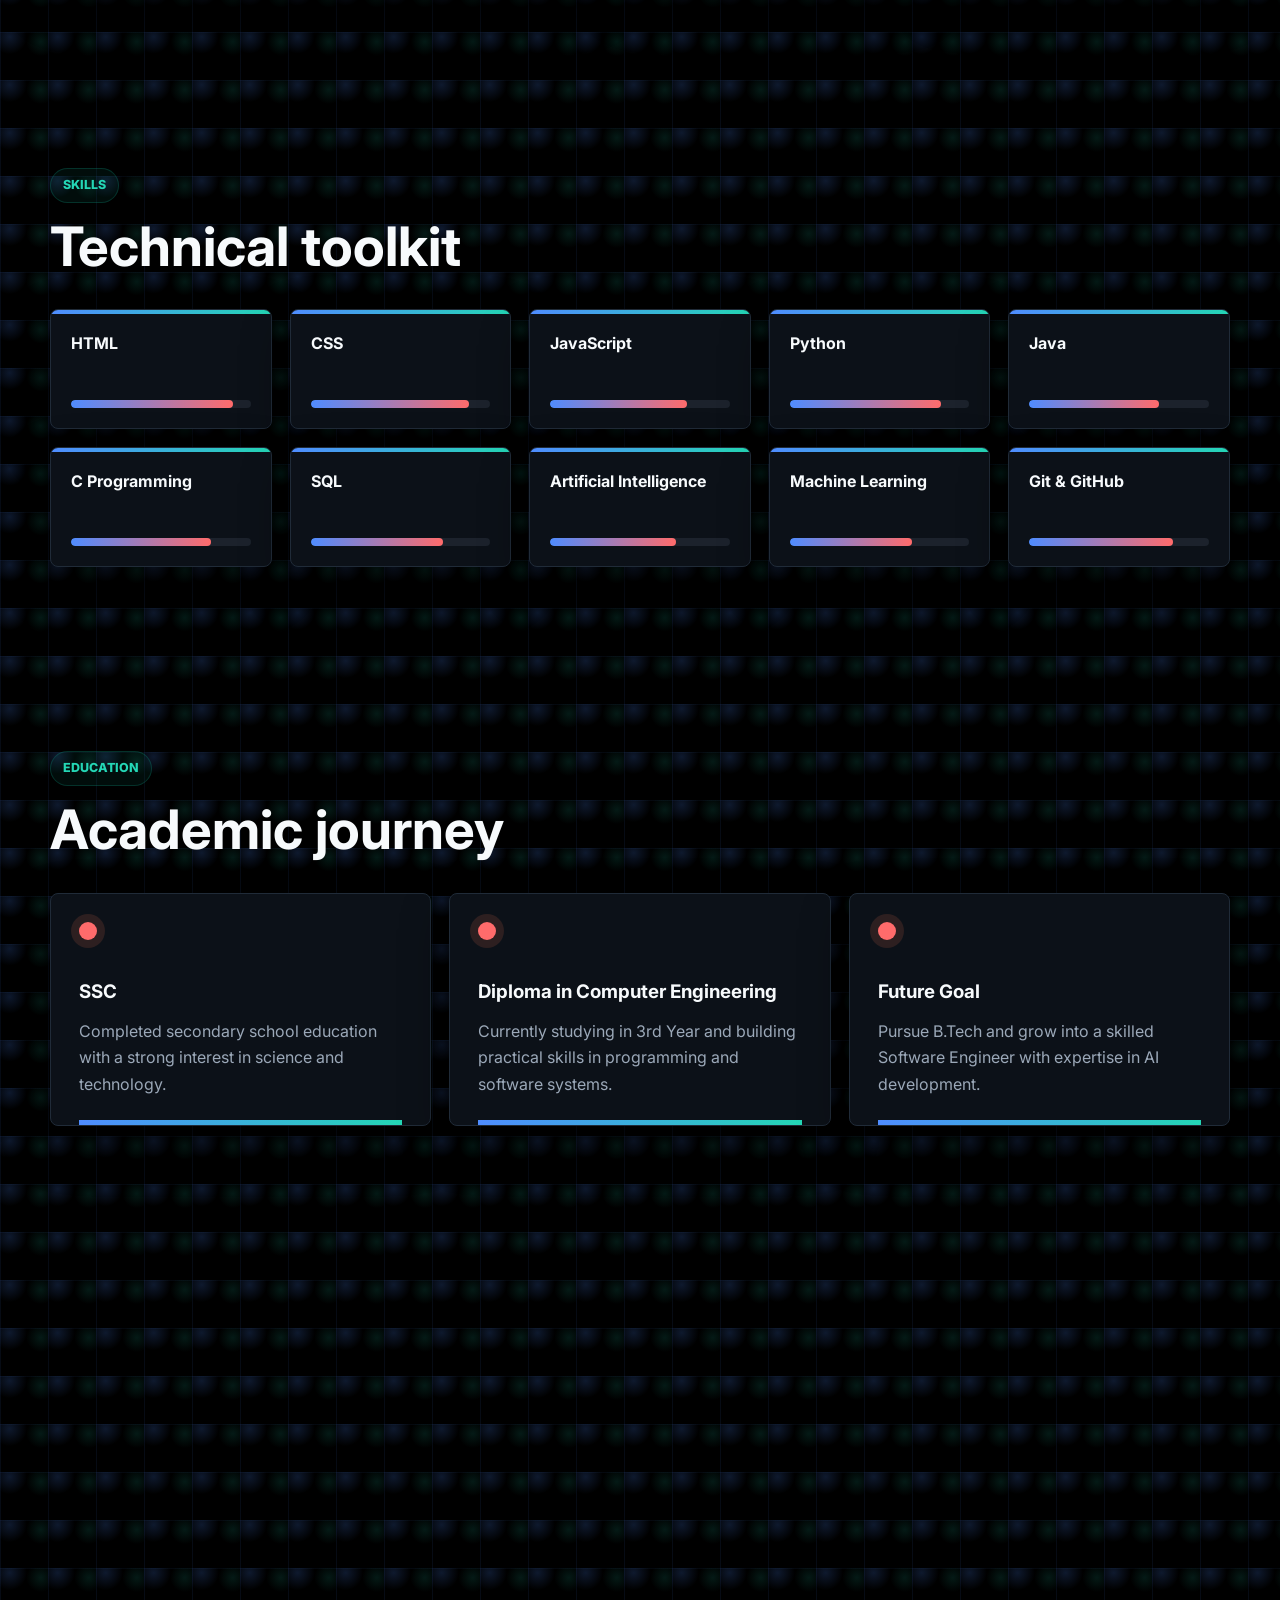
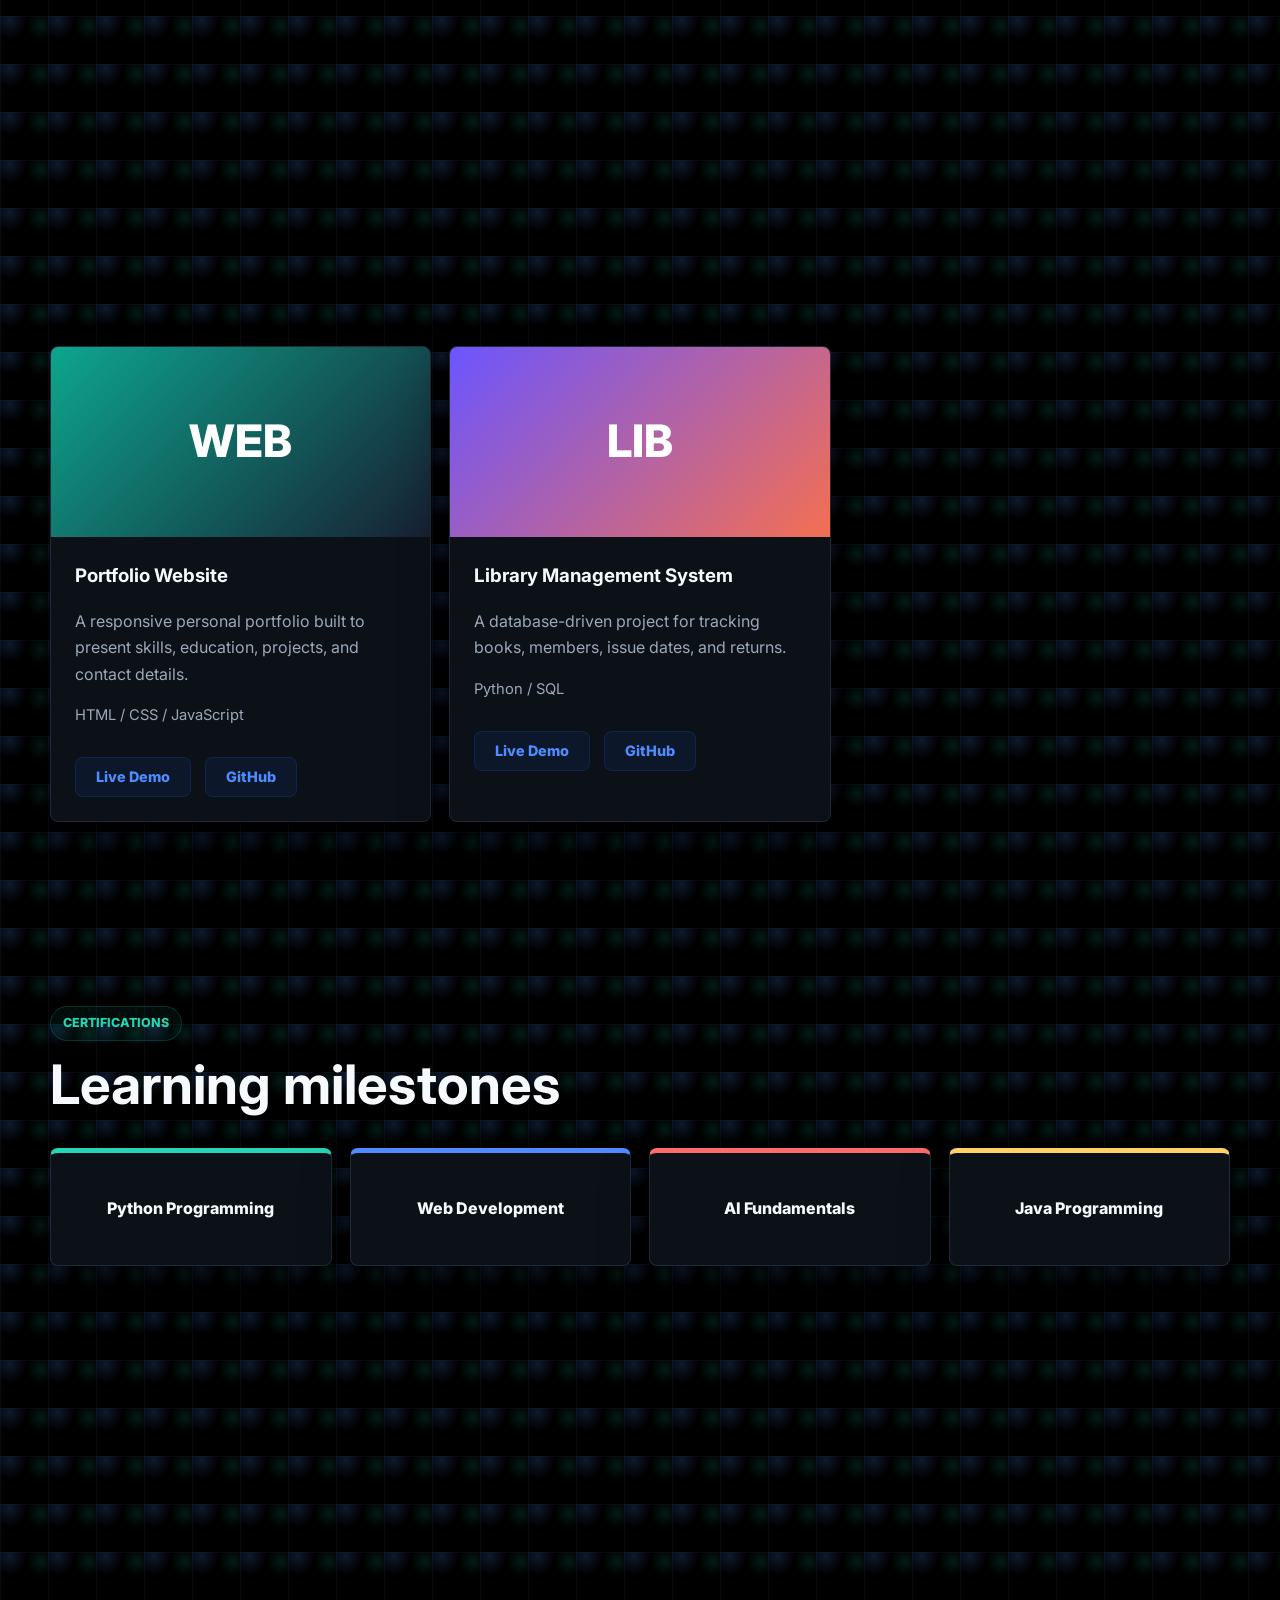
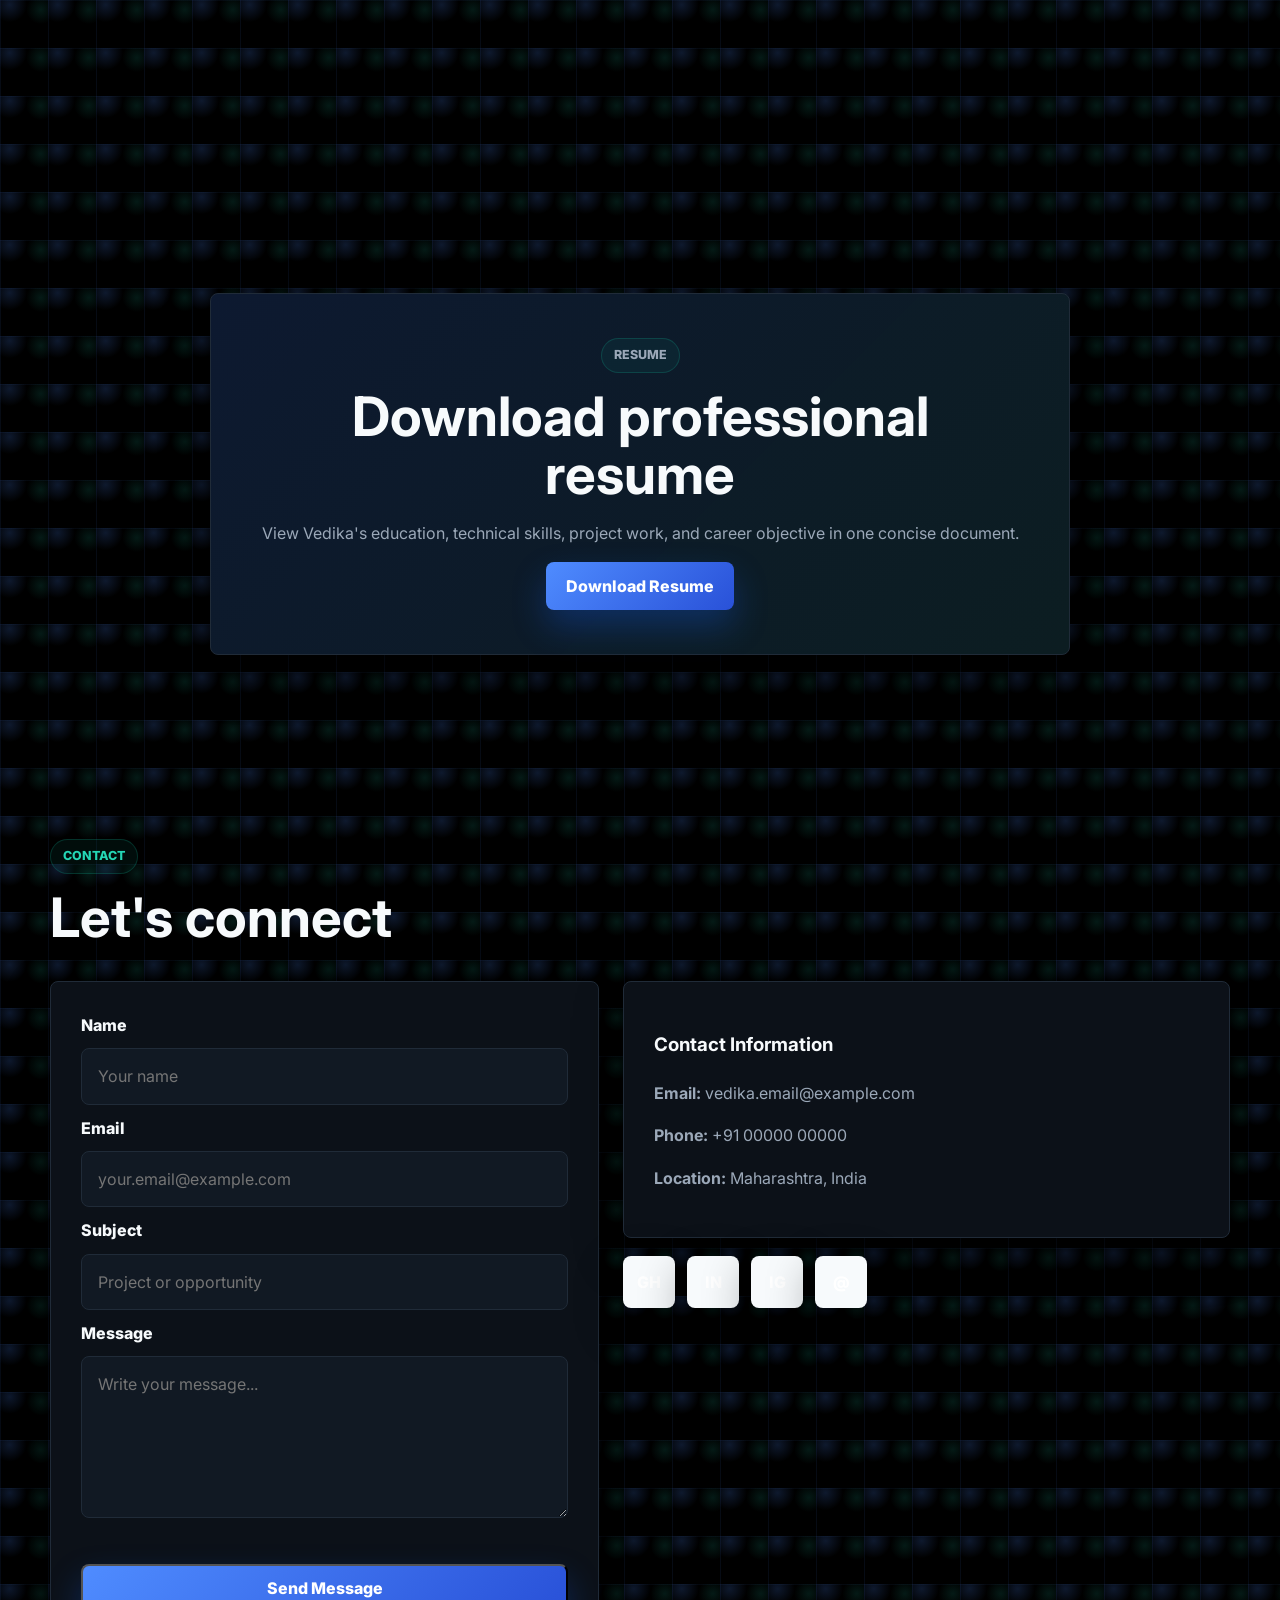
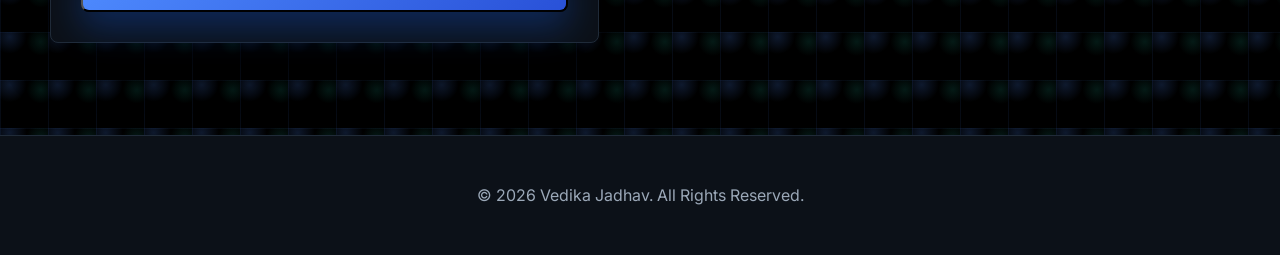
==== commit 962259c2: "version 2" ====
--- a/index.html
+++ b/index.html
@@ -12,7 +12,8 @@
     <link href="https://fonts.googleapis.com/css2?family=Inter:wght@400;500;600;700;800&display=swap" rel="stylesheet">
     <link rel="stylesheet" href="style.css">
 </head>
-<body>
+<body style="background-color: black;">
+    <h1> THis is python </h1>
     <header class="site-header" id="top">
         <nav class="navbar" aria-label="Primary navigation">
             <a href="#home" class="brand">Vedika<span>.</span></a>
